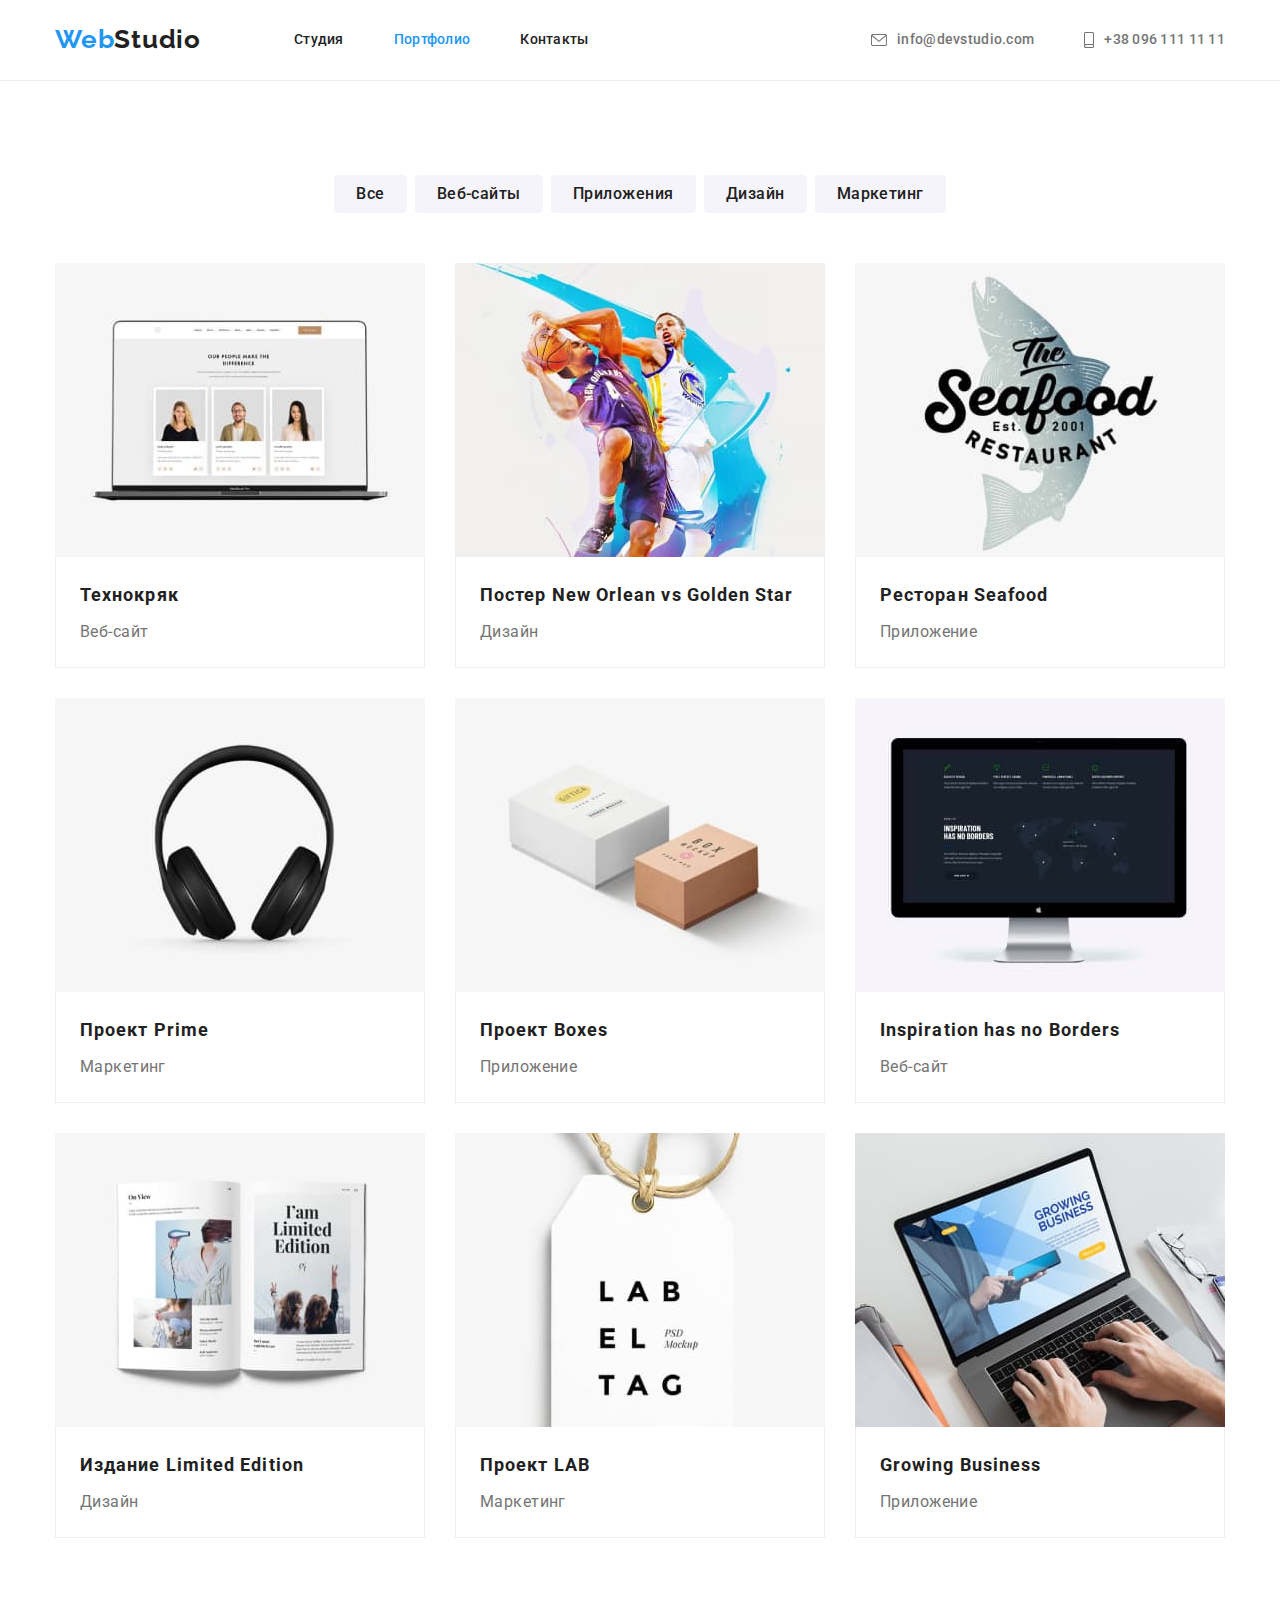
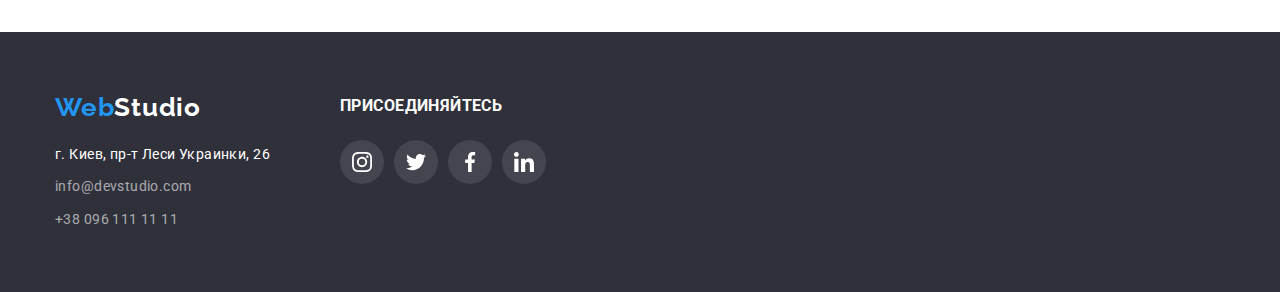
==== portfolio.html @ bc3c6895 "Добавляет файлы ДЗ4" ====
<!DOCTYPE html>
<html lang="ru">
<head>
    <meta charset="UTF-8">
    <meta http-equiv="X-UA-Compatible" content="IE=edge">
    <meta name="viewport" content="width=device-width, initial-scale=1.0">
    <title>Портфолио</title>
    <link rel="preconnect" href="https://fonts.gstatic.com">
    <link href="https://fonts.googleapis.com/css2?family=Raleway:wght@700&family=Roboto:wght@400;500;700;900&display=swap" rel="stylesheet">
    <link rel="stylesheet" href="https://cdnjs.cloudflare.com/ajax/libs/modern-normalize/1.0.0/modern-normalize.css">
    <link rel="stylesheet" href="./css/styles.css" />
</head>
<body>
<header class="header">   
    <div class="container">
        <nav class="navigation">
            <a class="logo" href="./index.html" lang="en"><span class="accent-logo">Web</span>Studio</a>
             <ul class="list site-nav">
            <li class="site-nav-item"><a class="link nav-item" href="./index.html">Студия</a></li>
            <li class="site-nav-item"><a class="link nav-item current" href="./portfolio.html">Портфолио</a></li>
            <li class="site-nav-item"><a class="link nav-item" href="">Контакты</a></li>
        </ul>
        </nav>
        <ul class="list contacts">
            <li class="contacts-item">
                <svg class="contacts-icon" width="16" height="12">
                    <use href="./images/icons.svg#icon-envelope"></use>
                </svg>
                <a class="link" href="mailto:info@devstudio.com">info@devstudio.com</a></li>
            <li class="contacts-item">
                <svg class="contacts-icon" width="10" height="16">
                    <use href="./images/icons.svg#icon-smartphone"></use>
                </svg>
                <a class="link" href="tel:+380961111111">+38 096 111 11 11</a></li>
        </ul>
    </div>
  
</header>

<main>
<section class="section portfolio">  
    <div class="container">
        <h1 class="portfolio-section-title hidden">Наши работы</h1>
    <ul class="list portfolio-menu">
        <li class="portfolio-menu-item"><button type="button" class="button">Все</button></li>
        <li class="portfolio-menu-item"><button type="button" class="button">Веб-сайты</button></li>
        <li class="portfolio-menu-item"><button type="button" class="button">Приложения</button></li>
        <li class="portfolio-menu-item"><button type="button" class="button">Дизайн</button></li>
        <li class="portfolio-menu-item"><button type="button" class="button">Маркетинг</button></li>               
    </ul>
    <ul class="list portfolio-items">
        <li class="portfolio-item">
            <a class="link" href="">
            <img class="portfolio-img" src="./images/portfolio/portfolio-item-1.jpg" alt="Технокряк" width="370" height="294">
            <div class="caption">
                <h3 class="title">Технокряк</h3>
                <p class="category">Веб-сайт</p>
            </div>
        </a>
        </li>
        <li class="portfolio-item">
            <a class="link" href="">
            <img class="portfolio-img" src="./images/portfolio/portfolio-item-2.jpg" alt="Постер New Orlean vs Golden Star" width="370" height="294">
            <div class="caption">
                
                <h3 class="title">Постер New Orlean vs Golden Star</h3>
                <p class="category">Дизайн</p>
            </div>
        </a>
        </li>
        <li class="portfolio-item">
            <a class="link" href="">
            <img class="portfolio-img" src="./images/portfolio/portfolio-item-3.jpg" alt="Ресторан Seafood" width="370" height="294">
            <div class="caption">
                
                <h3 class="title">Ресторан Seafood</h3>
                <p class="category">Приложение</p>
            </div>
        </a>
        </li>
        <li class="portfolio-item">
            <a class="link" href="">
            <img class="portfolio-img" src="./images/portfolio/portfolio-item-4.jpg" alt="Проект Prime" width="370" height="294">
            <div class="caption">
                
                <h3 class="title">Проект Prime</h3>
                <p class="category">Маркетинг</p>
            </div>
        </a>
        </li>
        <li class="portfolio-item">
            <a class="link" href="">
            <img class="portfolio-img" src="./images/portfolio/portfolio-item-5.jpg" alt="Проект Boxes" width="370" height="294">
            <div class="caption">
                
                <h3 class="title">Проект Boxes</h3>
                <p class="category">Приложение</p>
            </div>
        </a>
        </li>
        <li class="portfolio-item">
            <a class="link" href="">
            <img class="portfolio-img" src="./images/portfolio/portfolio-item-6.jpg" alt="Inspiration has no Borders" width="370" height="294">
            <div class="caption">
                
                <h3 class="title">Inspiration has no Borders</h3>
                <p class="category">Веб-сайт</p>
            </div>
        </a>
        </li>
        <li class="portfolio-item">
            <a class="link" href="">
            <img class="portfolio-img" src="./images/portfolio/portfolio-item-7.jpg" alt="Издание Limited Edition" width="370" height="294">
            <div class="caption">
                
                <h3 class="title">Издание Limited Edition</h3>
                <p class="category">Дизайн</p>
            </div>
        </a>
        </li>
        <li class="portfolio-item">
            <a class="link" href="">
            <img class="portfolio-img" src="./images/portfolio/portfolio-item-8.jpg" alt="Проект LAB" width="370" height="294">
            <div class="caption">
                
                <h3 class="title">Проект LAB</h3>
                <p class="category">Маркетинг</p>
            </div>
        </a>
        </li>
        <li class="portfolio-item">
            <a class="link" href="">
            <img class="portfolio-img" src="./images/portfolio/portfolio-item-9.jpg" alt="Growing Business" width="370" height="294">
            <div class="caption">
                
                <h3 class="title">Growing Business</h3>
                <p class="category">Приложение</p>
            </div>
        </a>
        </li>
    </ul>
    </div>
</section>  


</main>

<footer class="footer">
    
    <div class="container">
        <div class="footer-flex">
        <div class="footer-contacts">
            <a class="logo alt-logo" href="./index.html" lang="en"><span class="accent-logo">Web</span>Studio</a>
        <address class="adress">
               
        <ul class="list">
            <li class="list-item">г. Киев, пр-т Леси Украинки, 26</li>
            <li class="transp list-item"><a class="link" href="mailto:info@devstudio.com">info@devstudio.com</a></li>
            <li class="transp list-item"><a class="link" href="tel:+380961111111">+38 096 111 11 11</a></li>
        </ul>
    
        </address>
    </div>
    <div class="add">
      <h3 class="title">присоединяйтесь</h3> 
      <div class="social-links">
      <a class="link social-link" href="" target="_blank" rel="noopener, noreferer">
        <svg class="social-icon" width="20" height="20">
            <use href="./images/icons.svg#icon-instagram-2"></use>
        </svg>
     </a>
     <a class="link social-link" href="" target="_blank" rel="noopener, noreferer">
         <svg class="social-icon" width="20" height="20">
             <use href="./images/icons.svg#icon-twitter-1"></use>
         </svg>
      </a>
      <a class="link social-link" href="" target="_blank" rel="noopener, noreferer">
         <svg class="social-icon" width="20" height="20">
             <use href="./images/icons.svg#icon-facebook-1"></use>
         </svg>
      </a>
      <a class="link social-link" href="" target="_blank" rel="noopener, noreferer">
         <svg class="social-icon" width="20" height="20">
             <use href="./images/icons.svg#icon-linkedin-1"></use>
         </svg>
      </a> 
      </div>
    </div>
    </div>
    </div>
       
    </footer>
    </body>
    </html>
---- css/styles.css ----
:root {
  --main-text-color: #757575;
  --title-color: #212121;
  --accent-color: #2196f3;
  --alt-title-color: #ffffff;
  --alt-text-color: #ffffff;
  --transp-text-color: rgba(255, 255, 255, 0.6);

  --background-color: #ffffff;
  --second-background-color: #f5f4fa;
  --dark-background-color: #2f303a;
  --logo-color: #afb1b8;

  --main-font: "Roboto", sans-serif;
  --logo-font: "Raleway", sans-serif;
}

html {
  box-sizing: border-box;
}

*,
*::before,
*::after {
  box-sizing: inherit;
}

body {
  background: var(--background-color);
  font-family: var(--main-font);
  font-size: 14px;
  line-height: 1.71;
  letter-spacing: 0.03em;
  color: var(--main-text-color);
}

h1,
h2,
h3,
h4,
h5,
h6 {
  margin: 0;
  margin: 0;
}
ul {
  margin: 0;
  padding: 0;
}

p {
  padding: 0;
  margin: 0;
}

.link,
.logo {
  color: inherit;
  text-decoration: none;
}

.link:hover,
.link:focus {
  color: var(--accent-color);
}

.list {
  list-style: none;
}

.adress {
  font-style: inherit;
}

.container {
  width: 1200px;
  padding-left: 15px;
  padding-right: 15px;
  margin-left: auto;
  margin-right: auto;
}

.header .container {
  display: flex;
  align-items: center;
}

.navigation {
  display: flex;
  align-items: center;
}

.site-nav .site-nav-item:not(:last-child) {
  margin-right: 50px;
}

.contacts .contacts-item:not(:last-child) {
  margin-right: 50px;
}

.contacts .link {
  display: block;
  padding-top: 32px;
  padding-bottom: 32px;
}

.contacts-item {
  display: flex;
  align-items: center;
}
.contacts-item:hover,
.contacts-item:focus {
  color: var(--accent-color);
}

.contacts-icon {
  margin-right: 10px;
  fill: currentColor;
}

.list.site-nav {
  display: flex;
}

.nav-item {
  display: block;
  padding-top: 32px;
  padding-bottom: 32px;
  font-weight: 500;
  line-height: 1.14;
  letter-spacing: 0.02em;
  color: var(--title-color);
}

.current {
  color: var(--accent-color);
}

.header .contacts {
  display: flex;
  margin-left: auto;
  font-weight: 500;
  line-height: 1.14;
  letter-spacing: 0.02em;
}

.header {
  border-bottom: 1px solid #ececec;
}
/* LOGO */

.logo {
  font-family: var(--logo-font);
  font-weight: 700;
  font-size: 26px;
  line-height: 1.19;
  letter-spacing: 0.03em;
  color: var(--title-color);
}

.alt-logo {
  color: var(--alt-title-color);
}

.accent-logo {
  color: var(--accent-color);
}

.header .logo {
  margin-right: 93px;
  padding-top: 24px;
  padding-bottom: 25px;
}

/* HERO */
.hero {
  display: flex;
  justify-content: center;
  align-items: center;
  margin-right: auto;
  margin-left: auto;
  padding-top: 200px;
  padding-bottom: 200px;
  max-width: 1600px;
  background-color: var(--dark-background-color);
  background-image: linear-gradient(
      rgba(47, 48, 58, 0.4),
      rgba(47, 48, 58, 0.4)
    ),
    url(../images/hero.jpg);
  background-size: cover;
  background-position: center;
}
.hero .container {
  text-align: center;
}

.hero-title {
  font-weight: 900;
  font-size: 44px;
  line-height: 1.36;
  text-align: center;
  letter-spacing: 0.06em;
  text-transform: uppercase;

  color: var(--alt-title-color);

  width: 696px;
  margin-left: auto;
  margin-right: auto;
  margin-bottom: 30px;
}

.button {
  cursor: pointer;
  border-radius: 4px;
  border: none;
}

.hero .button {
  font-weight: 700;
  font-size: 16px;
  line-height: 1.9;

  text-align: center;
  letter-spacing: 0.06em;
  color: var(--alt-text-color);

  background: var(--accent-color);
  width: 200px;
  height: 50px;
  box-shadow: 0px 4px 4px rgba(0, 0, 0, 0.15);
}

/* section */

.section {
  padding-top: 94px;
  padding-bottom: 94px;
}

.section.features {
  padding-bottom: 0;
}

.section-title {
  font-size: 36px;
  line-height: 1.17;
  text-align: center;
  letter-spacing: 0.03em;

  color: var(--title-color);
}

.section-title.centered {
  text-align: center;
  margin-bottom: 50px;
}
/* features */

.features .list {
  display: flex;
}

.features-list-item {
  width: 270px;
}

.features-list-item:not(:last-child) {
  margin-right: 30px;
}

.feature-pic {
  display: flex;
  align-items: center;
  justify-content: center;
  margin-bottom: 30px;
  height: 120px;
  background: var(--second-background-color);
  border-radius: 4px;
}

.features .title {
  font-size: 14px;
  line-height: 1.14;
  text-transform: uppercase;
  color: var(--title-color);
  margin-bottom: 10px;
}

.hidden {
  position: absolute !important;
  clip: rect(1px 1px 1px 1px);
  clip: rect(1px, 1px, 1px, 1px);
  padding: 0 !important;
  border: 0 !important;
  height: 1px !important;
  width: 1px !important;
  overflow: hidden;
}

/* work */
.work .list {
  display: flex;
}

.work .list-item:not(:last-child) {
  margin-right: 30px;
}

.working-pic {
  display: block;
}

/* team */

.list.team-items {
  display: flex;
}

.team {
  background-color: var(--second-background-color);
}
.team-item {
  padding-bottom: 30px;
  background-color: var(--background-color);
  box-shadow: 0px 1px 3px rgba(0, 0, 0, 0.12), 0px 1px 1px rgba(0, 0, 0, 0.14),
    0px 2px 1px rgba(0, 0, 0, 0.2);
  border-radius: 0px 0px 4px 4px;
}

.team-item:not(:last-child) {
  margin-right: 30px;
}

.team-items .title {
  font-weight: 500;
  font-size: 16px;
  line-height: 1.19;
  text-align: center;
  color: var(--title-color);
  margin-bottom: 10px;
}
.team-item .team-item-pic {
  margin-bottom: 30px;
}

.specialty {
  font-size: 16px;
  line-height: 1.19;
  text-align: center;
  margin-bottom: 16px;
}

.social-links {
  display: flex;
  justify-content: center;
}

.social-link {
  display: flex;
  align-items: center;
  justify-content: center;
  width: 44px;
  height: 44px;
  border-radius: 50%;
  color: var(--logo-color);
}

.social-link:not(:last-child) {
  margin-right: 10px;
}

.social-link:hover,
.social-link:focus {
  background-color: var(--accent-color);
  color: var(--alt-text-color);
}

.social-icon {
  fill: currentColor;
}

/* clients */

.clients {
  display: flex;
}

.client-link {
  display: flex;
  justify-content: center;
  align-items: center;
  width: 170px;
  height: 92px;
  border: 1px solid var(--logo-color);
  border-radius: 4px;
  color: var(--logo-color);
}

.client-link:hover,
.client-link:focus {
  border-color: var(--accent-color);
}

.client-list-item:not(:last-child) {
  margin-right: 30px;
}

.client-icon {
  fill: currentColor;
}

/* portfolio */

.portfolio-menu {
  display: flex;
  justify-content: center;
  margin-bottom: 50px;
}

.portfolio .button {
  padding: 6px 22px;

  font-weight: 500;
  font-size: 16px;
  line-height: 1.62;
  text-align: center;
  letter-spacing: 0.03em;
  color: var(--title-color);

  background: var(--second-background-color);
  border-width: 0px;
  box-shadow: none;
}

.portfolio-menu-item:not(:last-child) {
  margin-right: 8px;
}

.portfolio .button:hover,
.portfolio .button:focus {
  color: var(--alt-text-color);
  background: var(--accent-color);
  box-shadow: 0px 3px 1px rgba(0, 0, 0, 0.1), 0px 1px 2px rgba(0, 0, 0, 0.08),
    0px 2px 2px rgba(0, 0, 0, 0.12);
  border-radius: 4px;
}

.list.portfolio-items {
  display: flex;
  flex-wrap: wrap;
}

.portfolio-item {
  margin-right: 30px;
  margin-bottom: 30px;
}

.portfolio-item:hover,
.portfolio-item:focus {
  box-shadow: 0px 1px 1px rgba(0, 0, 0, 0.12), 0px 4px 4px rgba(0, 0, 0, 0.06),
    1px 4px 6px rgba(0, 0, 0, 0.16);
}

.caption {
  padding: 20px 24px;
  border: 1px solid #eeeeee;
  border-top: transparent;
}

.portfolio-item:nth-child(3n) {
  margin-right: 0px;
}

.portfolio-item:nth-last-child(-n + 3) {
  margin-bottom: 0;
}

.portfolio-img {
  display: block;
}

.portfolio-items .title {
  display: block;
  margin-bottom: 4px;
  font-weight: 700;
  font-size: 18px;
  line-height: 2;
  letter-spacing: 0.06em;
  color: var(--title-color);
}

.portfolio-items .category {
  display: block;
  font-size: 16px;
  line-height: 1.87;
  color: var(--main-text-color);
}

/* footer */

.footer {
  background-color: var(--dark-background-color);
  padding-top: 60px;
  padding-bottom: 60px;
}
.footer .list {
  color: var(--alt-text-color);
}
.footer .logo {
  display: block;
  margin-bottom: 20px;
}

.footer .list-item {
  display: block;
}

.footer .list-item:not(:last-child) {
  margin-bottom: 9px;
}

.transp {
  color: var(--transp-text-color);
}

.footer-flex {
  display: flex;
}

.footer-contacts {
  margin-right: 70px;
}

.footer .title {
  text-transform: uppercase;
  color: var(--alt-title-color);
  margin-bottom: 20px;
}

.footer .social-link {
  background-color: rgba(255, 255, 255, 0.1);
  color: var(--alt-text-color);
}

.footer .social-link:hover {
  background-color: var(--accent-color);
}
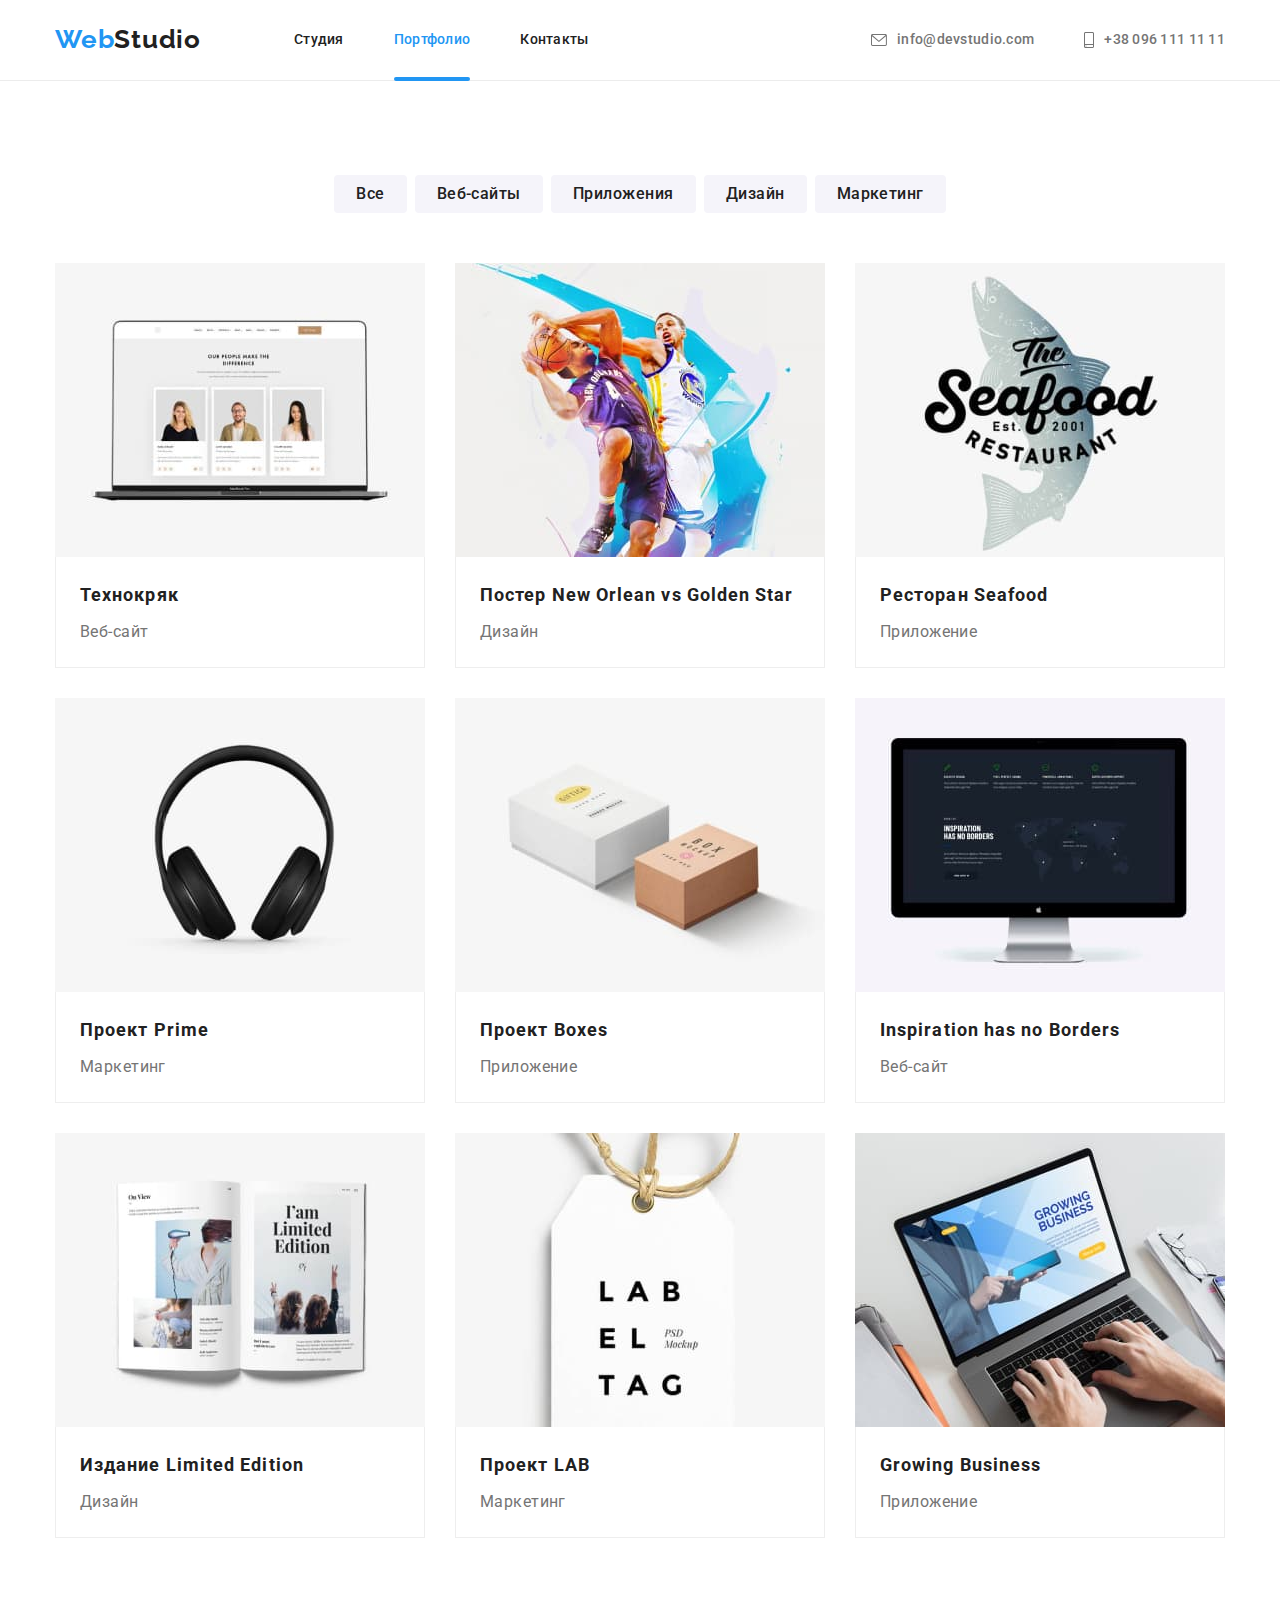
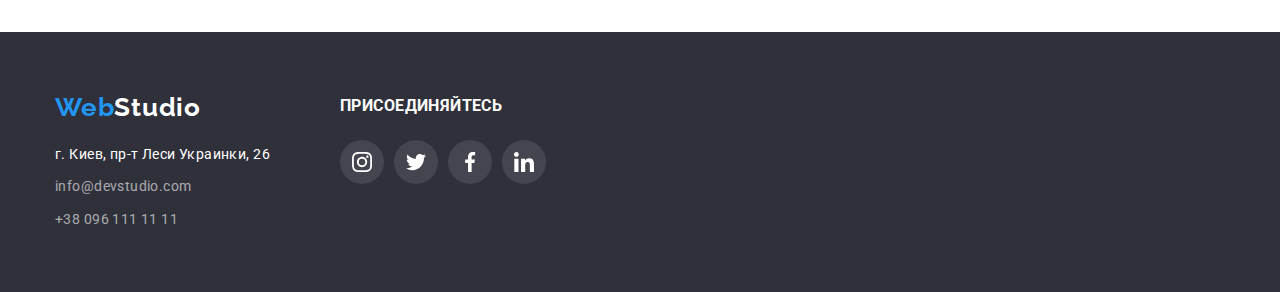
==== commit a8f1a716: "Добавляет позиционирование, переходы" ====
--- a/portfolio.html
+++ b/portfolio.html
@@ -50,8 +50,11 @@
     </ul>
     <ul class="list portfolio-items">
         <li class="portfolio-item">
-            <a class="link" href="">
+            <a class="link portfolio-item-link" href="">
+                <div class="portfolio-thumb">
             <img class="portfolio-img" src="./images/portfolio/portfolio-item-1.jpg" alt="Технокряк" width="370" height="294">
+            <div class="portfolio-overlay"><p class="overlay-description">Технокряк это современная площадка распространения коронавируса. Компании используют эту платформу для цифрового шпионажа и атак на защищённые сервера конкурентов.</p>
+            </div></div>
             <div class="caption">
                 <h3 class="title">Технокряк</h3>
                 <p class="category">Веб-сайт</p>
@@ -59,8 +62,11 @@
         </a>
         </li>
         <li class="portfolio-item">
-            <a class="link" href="">
-            <img class="portfolio-img" src="./images/portfolio/portfolio-item-2.jpg" alt="Постер New Orlean vs Golden Star" width="370" height="294">
+            <a class="link portfolio-item-link" href="">
+            <div class="portfolio-thumb">
+                <img class="portfolio-img" src="./images/portfolio/portfolio-item-2.jpg" alt="Постер New Orlean vs Golden Star" width="370" height="294">
+                <div class="portfolio-overlay"><p class="overlay-description">Технокряк это современная площадка распространения коронавируса. Компании используют эту платформу для цифрового шпионажа и атак на защищённые сервера конкурентов.</p>
+                </div></div>
             <div class="caption">
                 
                 <h3 class="title">Постер New Orlean vs Golden Star</h3>
@@ -69,8 +75,11 @@
         </a>
         </li>
         <li class="portfolio-item">
-            <a class="link" href="">
+            <a class="link portfolio-item-link" href="">
+                <div class="portfolio-thumb">
             <img class="portfolio-img" src="./images/portfolio/portfolio-item-3.jpg" alt="Ресторан Seafood" width="370" height="294">
+            <div class="portfolio-overlay"><p class="overlay-description">Технокряк это современная площадка распространения коронавируса. Компании используют эту платформу для цифрового шпионажа и атак на защищённые сервера конкурентов.</p>
+            </div></div>
             <div class="caption">
                 
                 <h3 class="title">Ресторан Seafood</h3>
@@ -79,8 +88,11 @@
         </a>
         </li>
         <li class="portfolio-item">
-            <a class="link" href="">
+            <a class="link portfolio-item-link" href="">
+                <div class="portfolio-thumb">
             <img class="portfolio-img" src="./images/portfolio/portfolio-item-4.jpg" alt="Проект Prime" width="370" height="294">
+            <div class="portfolio-overlay"><p class="overlay-description">Технокряк это современная площадка распространения коронавируса. Компании используют эту платформу для цифрового шпионажа и атак на защищённые сервера конкурентов.</p>
+            </div></div>
             <div class="caption">
                 
                 <h3 class="title">Проект Prime</h3>
@@ -89,8 +101,11 @@
         </a>
         </li>
         <li class="portfolio-item">
-            <a class="link" href="">
+            <a class="link portfolio-item-link" href="">
+                <div class="portfolio-thumb">
             <img class="portfolio-img" src="./images/portfolio/portfolio-item-5.jpg" alt="Проект Boxes" width="370" height="294">
+            <div class="portfolio-overlay"><p class="overlay-description">Технокряк это современная площадка распространения коронавируса. Компании используют эту платформу для цифрового шпионажа и атак на защищённые сервера конкурентов.</p>
+            </div></div>
             <div class="caption">
                 
                 <h3 class="title">Проект Boxes</h3>
@@ -99,8 +114,11 @@
         </a>
         </li>
         <li class="portfolio-item">
-            <a class="link" href="">
+            <a class="link portfolio-item-link" href="">
+                <div class="portfolio-thumb">
             <img class="portfolio-img" src="./images/portfolio/portfolio-item-6.jpg" alt="Inspiration has no Borders" width="370" height="294">
+            <div class="portfolio-overlay"><p class="overlay-description">Технокряк это современная площадка распространения коронавируса. Компании используют эту платформу для цифрового шпионажа и атак на защищённые сервера конкурентов.</p>
+            </div></div>
             <div class="caption">
                 
                 <h3 class="title">Inspiration has no Borders</h3>
@@ -109,8 +127,11 @@
         </a>
         </li>
         <li class="portfolio-item">
-            <a class="link" href="">
+            <a class="link portfolio-item-link" href="">
+                <div class="portfolio-thumb">
             <img class="portfolio-img" src="./images/portfolio/portfolio-item-7.jpg" alt="Издание Limited Edition" width="370" height="294">
+            <div class="portfolio-overlay"><p class="overlay-description">Технокряк это современная площадка распространения коронавируса. Компании используют эту платформу для цифрового шпионажа и атак на защищённые сервера конкурентов.</p>
+            </div></div>
             <div class="caption">
                 
                 <h3 class="title">Издание Limited Edition</h3>
@@ -119,8 +140,11 @@
         </a>
         </li>
         <li class="portfolio-item">
-            <a class="link" href="">
+            <a class="link portfolio-item-link" href="">
+                <div class="portfolio-thumb">
             <img class="portfolio-img" src="./images/portfolio/portfolio-item-8.jpg" alt="Проект LAB" width="370" height="294">
+            <div class="portfolio-overlay"><p class="overlay-description">Технокряк это современная площадка распространения коронавируса. Компании используют эту платформу для цифрового шпионажа и атак на защищённые сервера конкурентов.</p>
+            </div></div>
             <div class="caption">
                 
                 <h3 class="title">Проект LAB</h3>
@@ -129,8 +153,11 @@
         </a>
         </li>
         <li class="portfolio-item">
-            <a class="link" href="">
+            <a class="link portfolio-item-link" href="">
+                <div class="portfolio-thumb">
             <img class="portfolio-img" src="./images/portfolio/portfolio-item-9.jpg" alt="Growing Business" width="370" height="294">
+            <div class="portfolio-overlay"><p class="overlay-description">Технокряк это современная площадка распространения коронавируса. Компании используют эту платформу для цифрового шпионажа и атак на защищённые сервера конкурентов.</p>
+            </div></div>
             <div class="caption">
                 
                 <h3 class="title">Growing Business</h3>
@@ -190,5 +217,6 @@
     </div>
        
     </footer>
+   
     </body>
     </html>--- a/css/styles.css
+++ b/css/styles.css
@@ -59,6 +59,10 @@
   text-decoration: none;
 }
 
+.link {
+  transition: color 250ms cubic-bezier(0.4, 0, 0.2, 1);
+}
+
 .link:hover,
 .link:focus {
   color: var(--accent-color);
@@ -107,6 +111,7 @@
 .contacts-item {
   display: flex;
   align-items: center;
+  transition: color 250ms cubic-bezier(0.4, 0, 0.2, 1);
 }
 .contacts-item:hover,
 .contacts-item:focus {
@@ -134,6 +139,18 @@
 
 .current {
   color: var(--accent-color);
+  position: relative;
+}
+
+.current::after {
+  content: "";
+  display: block;
+  position: absolute;
+  bottom: -1.1px;
+  background-color: var(--accent-color);
+  width: 100%;
+  height: 4px;
+  border-radius: 2px;
 }
 
 .header .contacts {
@@ -311,8 +328,30 @@
 .working-pic {
   display: block;
 }
-
-/* team */
+.work-card {
+  position: relative;
+}
+.overlay-work {
+  position: absolute;
+  display: flex;
+  align-items: center;
+  justify-content: center;
+  bottom: 0;
+  width: 100%;
+  height: 70px;
+
+  /* text-align: center; */
+  background-color: rgba(47, 48, 58, 0.8);
+  color: var(--alt-title-color);
+}
+
+.work-description {
+  font-size: 14px;
+  line-height: 1.14;
+  text-transform: uppercase;
+}
+
+/* team*/
 
 .list.team-items {
   display: flex;
@@ -365,6 +404,8 @@
   height: 44px;
   border-radius: 50%;
   color: var(--logo-color);
+  transition: color 250ms cubic-bezier(0.4, 0, 0.2, 1),
+    background-color 250ms cubic-bezier(0.4, 0, 0.2, 1);
 }
 
 .social-link:not(:last-child) {
@@ -432,6 +473,9 @@
   background: var(--second-background-color);
   border-width: 0px;
   box-shadow: none;
+  transition-property: color, background-color, box-shadow;
+  transition-duration: 250ms;
+  transition-timing-function: cubic-bezier(0.4, 0, 0.2, 1);
 }
 
 .portfolio-menu-item:not(:last-child) {
@@ -455,6 +499,7 @@
 .portfolio-item {
   margin-right: 30px;
   margin-bottom: 30px;
+  transition: box-shadow 250ms cubic-bezier(0.4, 0, 0.2, 1);
 }
 
 .portfolio-item:hover,
@@ -498,6 +543,36 @@
   color: var(--main-text-color);
 }
 
+.portfolio-thumb {
+  position: relative;
+  overflow: hidden;
+}
+
+.portfolio-overlay {
+  position: absolute;
+  top: 0;
+  width: 100%;
+  height: 100%;
+  padding: 63px 24px;
+  background-color: var(--accent-color);
+
+  transform: translatey(100%);
+  transition-property: transform;
+  transition-duration: 250ms;
+  transition-timing-function: cubic-bezier(0.4, 0, 0.2, 1);
+}
+
+.overlay-description {
+  font-size: 18px;
+  line-height: 1, 56;
+  color: var(--alt-text-color);
+}
+
+.portfolio-item-link:hover .portfolio-overlay,
+.portfolio-item-link:focus .portfolio-overlay {
+  transform: translatey(0);
+}
+
 /* footer */
 
 .footer {
@@ -547,3 +622,58 @@
 .footer .social-link:hover {
   background-color: var(--accent-color);
 }
+
+/* Modal */
+
+.backdrop {
+  position: fixed;
+  top: 0;
+  left: 0;
+  width: 100%;
+  height: 100%;
+  background-color: rgba(0, 0, 0, 0.2);
+
+  transition-property: opacity, visibility;
+  transition-duration: 250ms;
+  transition-timing-function: cubic-bezier(0.4, 0, 0.2, 1);
+}
+
+.modal {
+  position: absolute;
+  top: 50%;
+  left: 50%;
+  width: 528px;
+  height: 581px;
+
+  background: var(--background-color);
+  box-shadow: 0px 1px 3px rgba(0, 0, 0, 0.12), 0px 1px 1px rgba(0, 0, 0, 0.14),
+    0px 2px 1px rgba(0, 0, 0, 0.2);
+  border-radius: 4px;
+  transform: translate(-50%, -50%) scale(1);
+
+  transition-property: transform, visibility, opacity;
+  transition-duration: 250ms;
+  transition-timing-function: cubic-bezier(0.4, 0, 0.2, 1);
+}
+
+.backdrop.is-hidden {
+  visibility: hidden;
+  opacity: 0;
+  pointer-events: none;
+}
+
+.backdrop.is-hidden .modal {
+  transform: translate(-50%, -50%) scale(0.5);
+}
+
+.modal-close {
+  position: absolute;
+  top: 8px;
+  right: 8px;
+  padding: 0;
+  width: 30px;
+  height: 30px;
+  border-radius: 50%;
+  background-color: var(--background-color);
+  border: 1px solid rgba(0, 0, 0, 0.1);
+}
